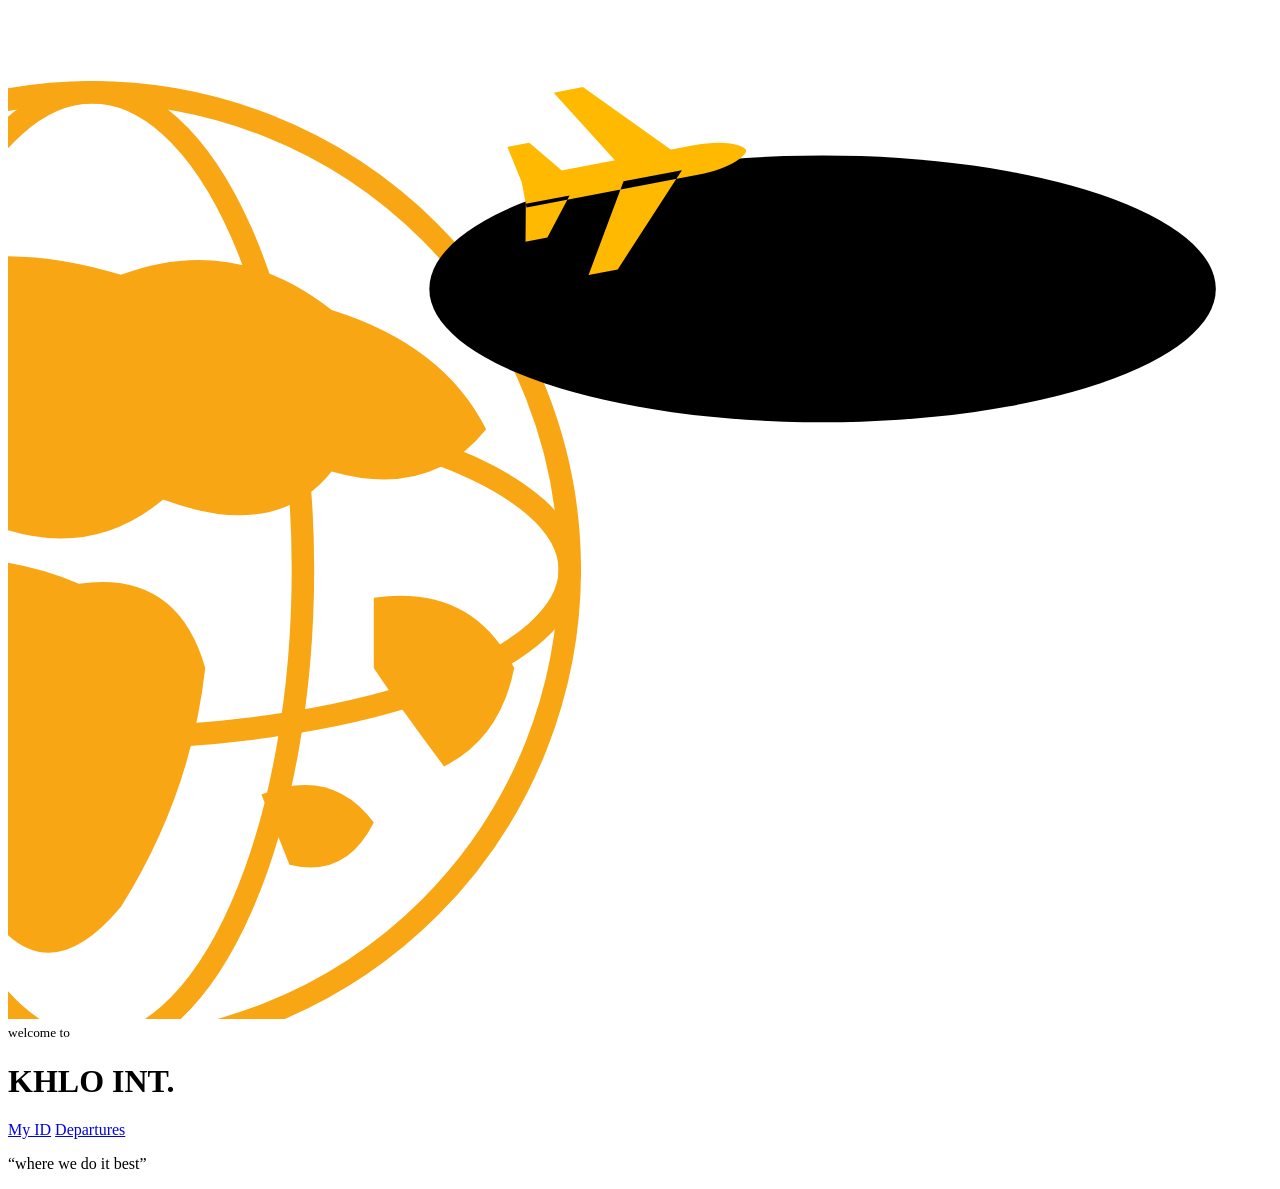
==== index.html @ 5a51625f "Add initial HTML structure for landing page" ====
<!DOCTYPE html>
<html lang="en">
<head>
  <meta charset="utf-8">
  <meta name="viewport" content="width=device-width, initial-scale=1, viewport-fit=cover">
  <title>Khlo Int.</title>
  <link rel="stylesheet" href="style.css">
</head>
<body data-page="landing">
  <main class="land" style="position:relative">
    <div class="art">
      <svg viewBox="0 0 900 720" role="img" aria-label="A golden globe with a plane flying around it">
        <defs>
          <clipPath id="gc"><circle cx="60" cy="400" r="326"/></clipPath>
          <symbol id="pl" viewBox="0 0 64 56"><path d="M3 24H50C60 24 64 27 64 28S60 32 50 32H3Z M30 26L16 3H24L46 26Z M30 30L16 53H24L46 30Z M3 25L1 15H7L15 25Z M3 31L1 41H7L15 31Z"/></symbol>
        </defs>
        <g clip-path="url(#gc)">
          <g fill="#f8a614">
            <path d="M-150 230Q-60 150 70 190Q150 160 220 215Q300 240 330 300Q290 350 220 330Q180 380 100 350Q40 400 -40 360Q-130 340 -150 290Z"/>
            <path d="M-110 400Q-30 380 40 410Q110 400 130 470Q120 560 70 640Q20 700 -20 650Q-70 560 -90 480Q-130 440 -110 400Z"/>
            <path d="M250 420Q320 410 350 470Q340 520 300 540Q270 500 250 470Z"/>
            <path d="M170 560Q220 540 250 580Q230 620 190 610Z"/>
            <animateTransform attributeName="transform" type="translate" values="0 0;46 0;0 0" dur="16s" repeatCount="indefinite"/>
          </g>
        </g>
        <g fill="none" stroke="#f8a614" stroke-width="16">
          <circle cx="60" cy="400" r="340"/>
          <ellipse cx="60" cy="400" rx="340" ry="120"/>
          <ellipse cx="60" cy="400" rx="150" ry="340"/>
        </g>
        <path class="orbit" d="M 300 200 A 280 95 0 1 1 860 200 A 280 95 0 1 1 300 200Z"/>
        <g>
          <use href="#pl" x="-85" y="-74" width="170" height="148" fill="#ffb900"/>
          <animateMotion dur="13s" repeatCount="indefinite" rotate="auto" path="M 300 200 A 280 95 0 1 1 860 200 A 280 95 0 1 1 300 200Z"/>
        </g>
      </svg>
    </div>
    <div class="txt">
      <small>welcome to</small>
      <h1>KHLO INT.</h1>
      <div class="cta">
        <a class="btn" href="id.html">My ID</a>
        <a class="btn" href="loading.html" data-fly>Departures</a>
      </div>
    </div>
    <p class="tag" style="left:26vw;bottom:5vh">“where we do it best”</p>
  </main>
  <script src="app.js"></script>
</body>
</html>
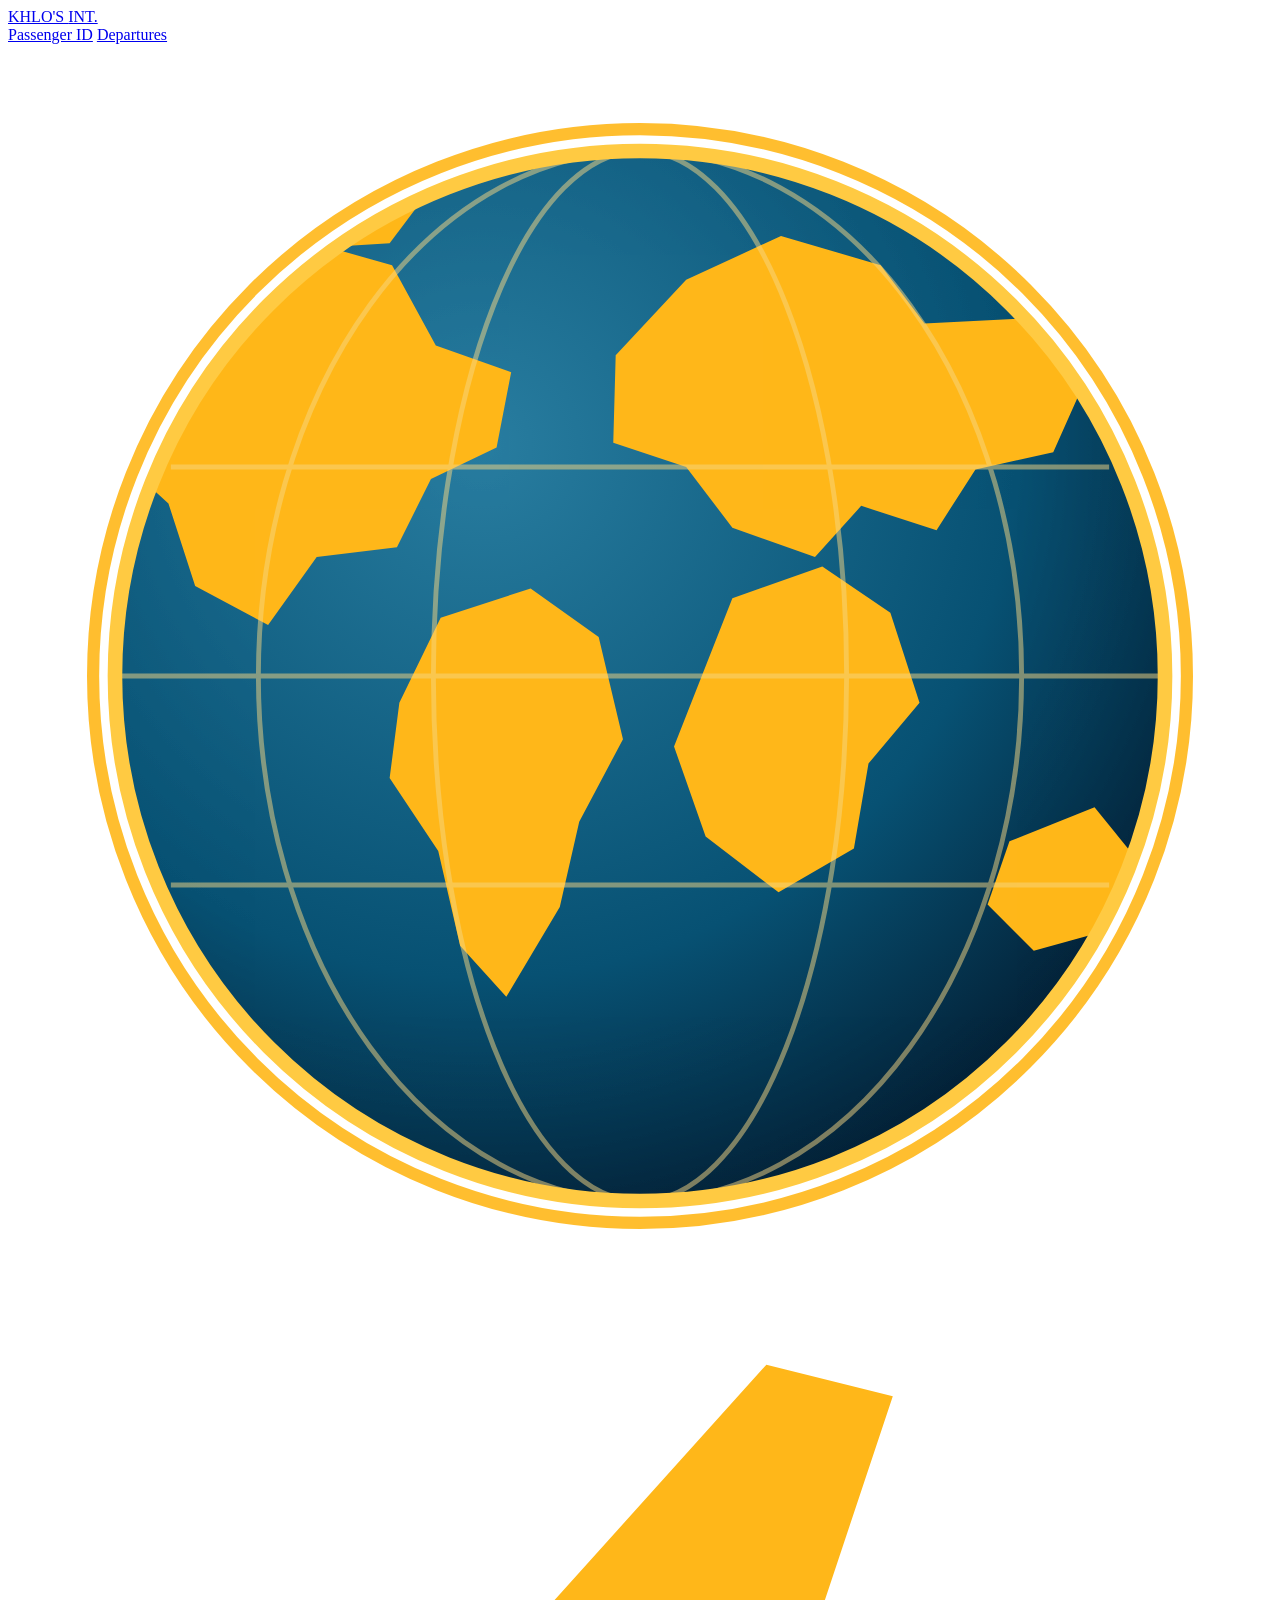
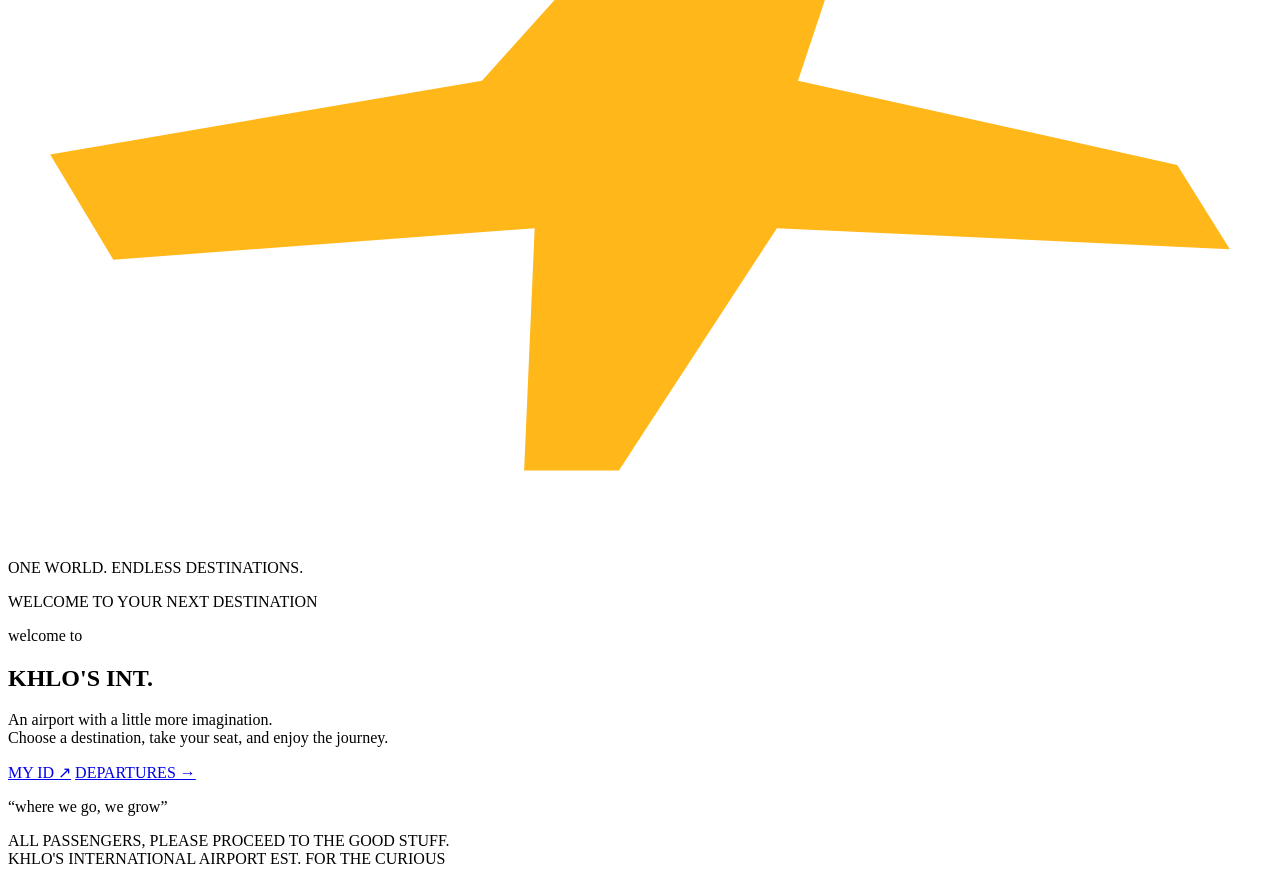
==== commit 467e3647: "Enhance index.html with new meta tags and structure Updated HTML structure and added meta tags for t" ====
--- a/index.html
+++ b/index.html
@@ -1,50 +1,80 @@
-<!DOCTYPE html>
+<!doctype html>
 <html lang="en">
 <head>
   <meta charset="utf-8">
-  <meta name="viewport" content="width=device-width, initial-scale=1, viewport-fit=cover">
-  <title>Khlo Int.</title>
-  <link rel="stylesheet" href="style.css">
+  <meta name="viewport" content="width=device-width, initial-scale=1">
+  <meta name="theme-color" content="#073b59">
+  <meta name="description" content="Khlo's International — an airport-inspired interactive art and music experience.">
+  <title>KHLO'S INT. — Welcome aboard</title>
+  <link rel="stylesheet" href="css/style.css">
+  <script src="js/common.js" defer></script>
 </head>
-<body data-page="landing">
-  <main class="land" style="position:relative">
-    <div class="art">
-      <svg viewBox="0 0 900 720" role="img" aria-label="A golden globe with a plane flying around it">
-        <defs>
-          <clipPath id="gc"><circle cx="60" cy="400" r="326"/></clipPath>
-          <symbol id="pl" viewBox="0 0 64 56"><path d="M3 24H50C60 24 64 27 64 28S60 32 50 32H3Z M30 26L16 3H24L46 26Z M30 30L16 53H24L46 30Z M3 25L1 15H7L15 25Z M3 31L1 41H7L15 31Z"/></symbol>
-        </defs>
-        <g clip-path="url(#gc)">
-          <g fill="#f8a614">
-            <path d="M-150 230Q-60 150 70 190Q150 160 220 215Q300 240 330 300Q290 350 220 330Q180 380 100 350Q40 400 -40 360Q-130 340 -150 290Z"/>
-            <path d="M-110 400Q-30 380 40 410Q110 400 130 470Q120 560 70 640Q20 700 -20 650Q-70 560 -90 480Q-130 440 -110 400Z"/>
-            <path d="M250 420Q320 410 350 470Q340 520 300 540Q270 500 250 470Z"/>
-            <path d="M170 560Q220 540 250 580Q230 620 190 610Z"/>
-            <animateTransform attributeName="transform" type="translate" values="0 0;46 0;0 0" dur="16s" repeatCount="indefinite"/>
+<body class="home-page">
+  <header class="site-header home-header">
+    <a class="brand brand-light" href="index.html" aria-label="Khlo's International home">KHLO'S <span>INT.</span></a>
+    <nav class="top-nav" aria-label="Main navigation">
+      <a href="id.html">Passenger ID</a>
+      <a href="departures.html">Departures</a>
+    </nav>
+  </header>
+
+  <main class="home-hero">
+    <section class="globe-stage" aria-label="Illustration of the Earth with a plane flying around it">
+      <div class="orbit orbit-one"></div>
+      <div class="orbit orbit-two"></div>
+      <div class="globe-wrap">
+        <svg class="globe-art" viewBox="0 0 520 520" role="img" aria-label="Stylised globe">
+          <defs>
+            <clipPath id="earthClip"><circle cx="260" cy="260" r="216" /></clipPath>
+            <radialGradient id="earthShade" cx="35%" cy="28%" r="78%">
+              <stop offset="0" stop-color="#287da0" />
+              <stop offset=".65" stop-color="#075173" />
+              <stop offset="1" stop-color="#031e33" />
+            </radialGradient>
+          </defs>
+          <circle cx="260" cy="260" r="225" fill="none" stroke="#ffb719" stroke-width="5" opacity=".9" />
+          <circle cx="260" cy="260" r="216" fill="url(#earthShade)" />
+          <g clip-path="url(#earthClip)" fill="#ffb719">
+            <path d="M77 109 126 82 158 91 176 124 207 135 201 166 174 179 160 207 127 211 107 239 77 223 66 189 44 169 53 137Z" />
+            <path d="M178 236 215 224 243 244 253 286 235 320 227 355 205 392 186 371 177 332 157 302 161 271Z" />
+            <path d="M279 97 318 79 359 91 377 115 416 113 442 141 430 168 398 175 382 200 351 190 332 211 298 199 279 174 249 164 250 128Z" />
+            <path d="M298 228 335 215 363 234 375 271 354 296 348 331 317 349 287 326 274 289Z" />
+            <path d="M412 328 447 314 464 335 451 365 422 373 403 354Z" />
+            <path d="M113 63 150 51 169 66 157 82 124 84Z" />
           </g>
-        </g>
-        <g fill="none" stroke="#f8a614" stroke-width="16">
-          <circle cx="60" cy="400" r="340"/>
-          <ellipse cx="60" cy="400" rx="340" ry="120"/>
-          <ellipse cx="60" cy="400" rx="150" ry="340"/>
-        </g>
-        <path class="orbit" d="M 300 200 A 280 95 0 1 1 860 200 A 280 95 0 1 1 300 200Z"/>
-        <g>
-          <use href="#pl" x="-85" y="-74" width="170" height="148" fill="#ffb900"/>
-          <animateMotion dur="13s" repeatCount="indefinite" rotate="auto" path="M 300 200 A 280 95 0 1 1 860 200 A 280 95 0 1 1 300 200Z"/>
-        </g>
-      </svg>
-    </div>
-    <div class="txt">
-      <small>welcome to</small>
-      <h1>KHLO INT.</h1>
-      <div class="cta">
-        <a class="btn" href="id.html">My ID</a>
-        <a class="btn" href="loading.html" data-fly>Departures</a>
+          <g fill="none" stroke="#f7d783" stroke-width="2" opacity=".5" clip-path="url(#earthClip)">
+            <ellipse cx="260" cy="260" rx="85" ry="216" />
+            <ellipse cx="260" cy="260" rx="157" ry="216" />
+            <path d="M46 260h428M67 174h386M67 346h386" />
+          </g>
+          <circle cx="260" cy="260" r="216" fill="none" stroke="#ffca42" stroke-width="6" />
+        </svg>
       </div>
-    </div>
-    <p class="tag" style="left:26vw;bottom:5vh">“where we do it best”</p>
+      <div class="plane-flyby" aria-hidden="true">
+        <svg viewBox="0 0 120 80">
+          <path d="M4 42 45 35 72 5 84 8 75 35 111 43 116 51 73 49 58 72 49 72 50 49 10 52Z" fill="#ffb719" />
+        </svg>
+      </div>
+      <span class="globe-caption">ONE WORLD. ENDLESS DESTINATIONS.</span>
+    </section>
+
+    <section class="home-copy">
+      <p class="eyebrow">WELCOME TO YOUR NEXT DESTINATION</p>
+      <p class="welcome-small">welcome to</p>
+      <h1>KHLO'S <span>INT.</span></h1>
+      <p class="home-description">An airport with a little more imagination.<br>Choose a destination, take your seat, and enjoy the journey.</p>
+      <div class="hero-actions">
+        <a class="button button-gold" href="id.html">MY ID <span aria-hidden="true">↗</span></a>
+        <a class="button button-outline" href="boarding.html?next=departures.html">DEPARTURES <span aria-hidden="true">→</span></a>
+      </div>
+      <p class="home-motto">“where we go, we grow”</p>
+      <div class="home-flight-note"><span class="status-dot"></span> ALL PASSENGERS, PLEASE PROCEED TO THE GOOD STUFF.</div>
+    </section>
   </main>
-  <script src="app.js"></script>
+
+  <footer class="site-footer footer-dark">
+    <span>KHLO'S INTERNATIONAL AIRPORT</span>
+    <span>EST. FOR THE CURIOUS</span>
+  </footer>
 </body>
 </html>
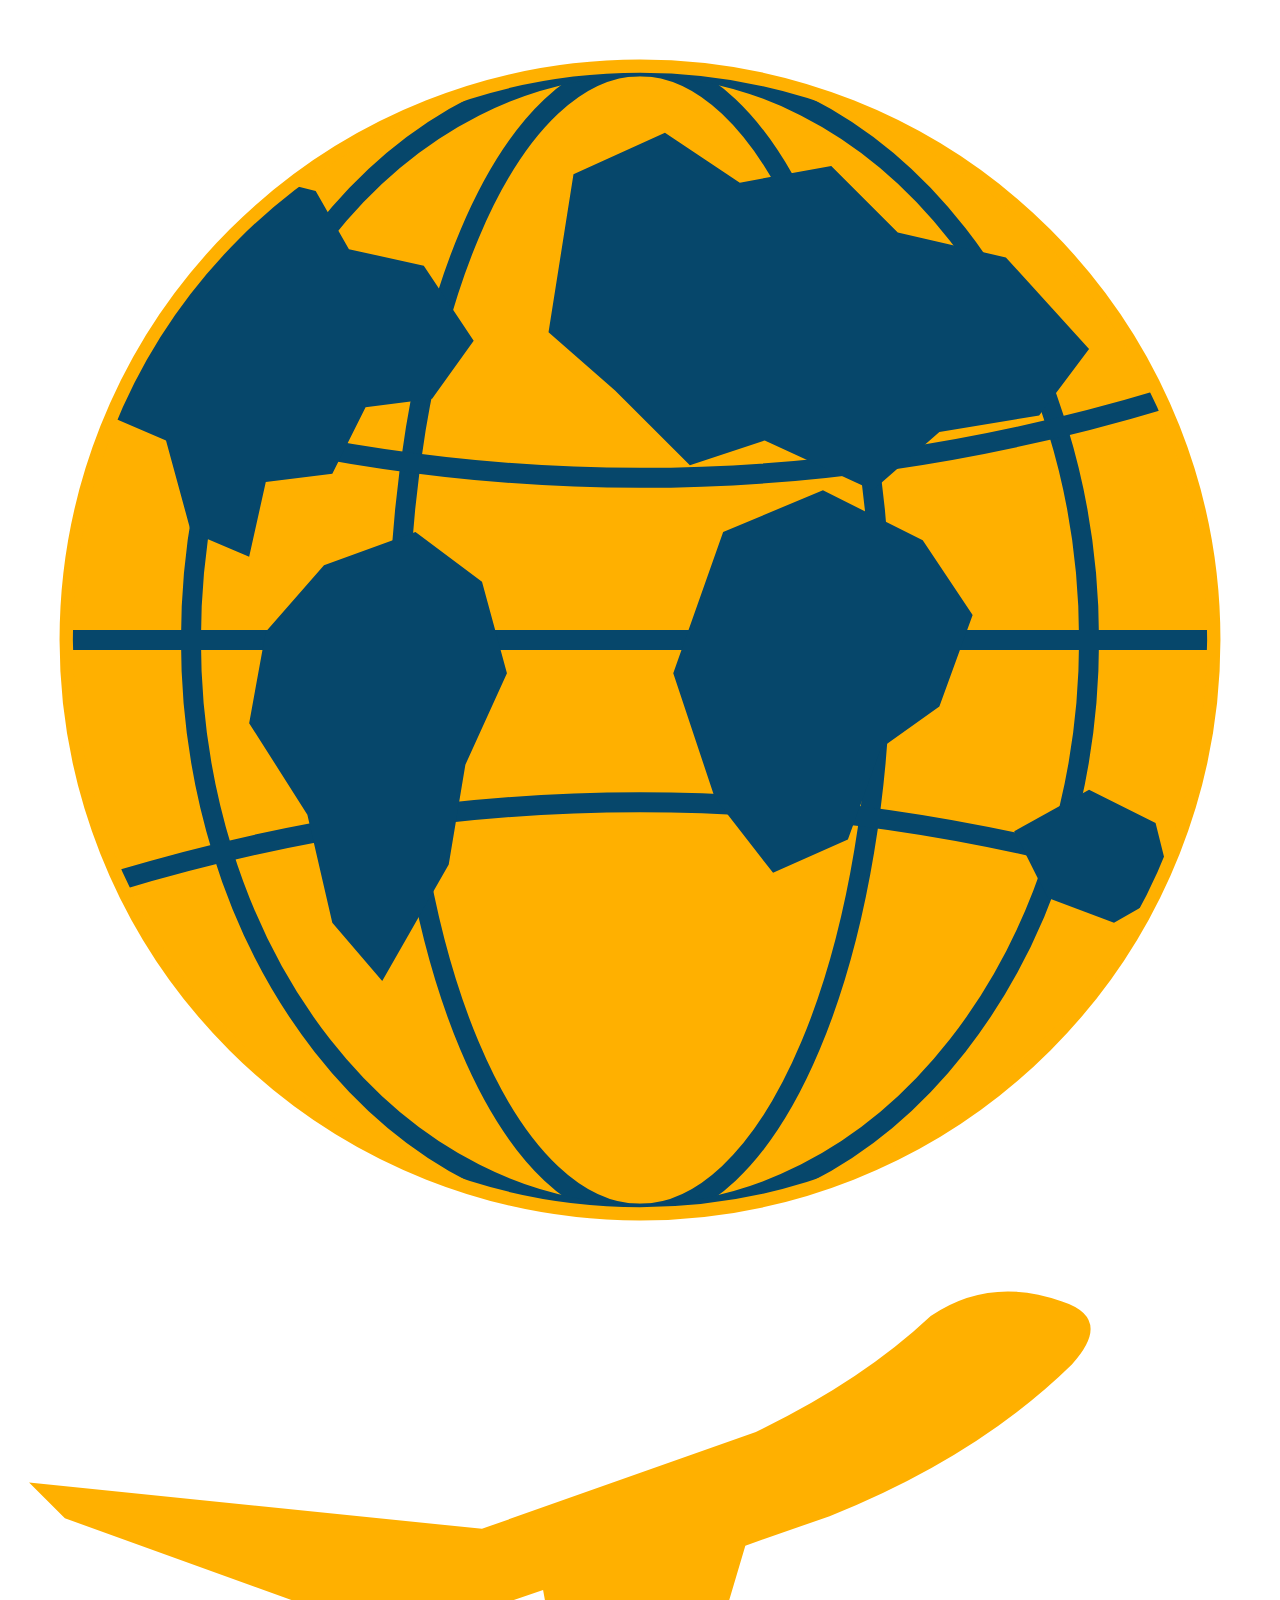
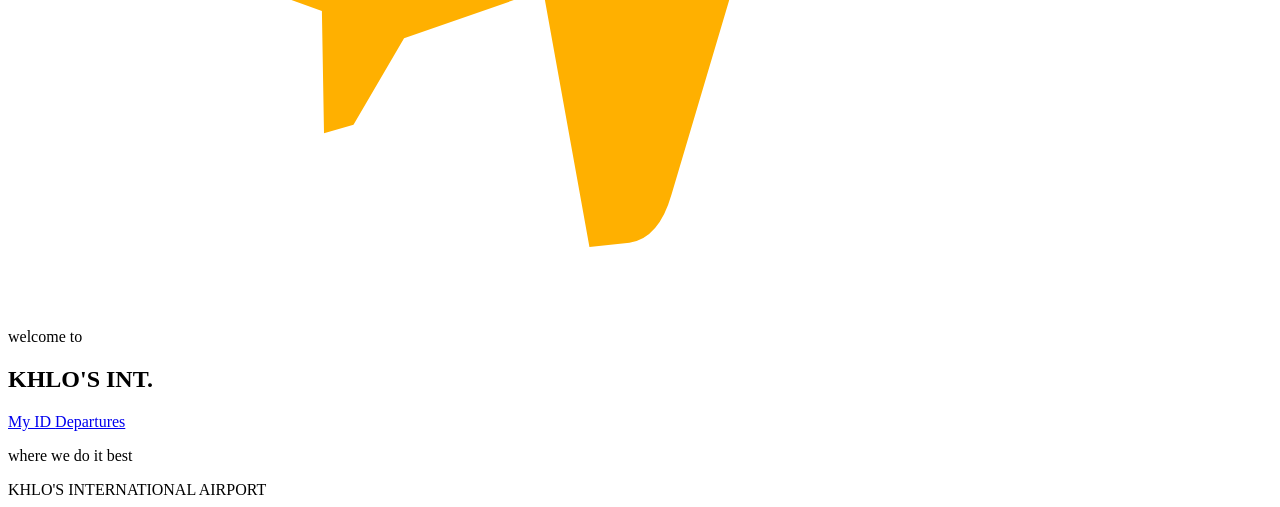
==== commit d08993fd: "Refactor index.html for improved structure and design Updated the HTML structure and styling referen" ====
--- a/index.html
+++ b/index.html
@@ -1,80 +1,185 @@
-<!doctype html>
+
+<!DOCTYPE html>
 <html lang="en">
 <head>
-  <meta charset="utf-8">
-  <meta name="viewport" content="width=device-width, initial-scale=1">
-  <meta name="theme-color" content="#073b59">
-  <meta name="description" content="Khlo's International — an airport-inspired interactive art and music experience.">
-  <title>KHLO'S INT. — Welcome aboard</title>
-  <link rel="stylesheet" href="css/style.css">
-  <script src="js/common.js" defer></script>
+  <meta charset="UTF-8">
+  <meta name="viewport" content="width=device-width, initial-scale=1.0">
+  <meta name="theme-color" content="#06476B">
+
+  <title>KHLO'S INT. | Welcome aboard</title>
+
+  <link rel="stylesheet" href="css/home.css">
 </head>
-<body class="home-page">
-  <header class="site-header home-header">
-    <a class="brand brand-light" href="index.html" aria-label="Khlo's International home">KHLO'S <span>INT.</span></a>
-    <nav class="top-nav" aria-label="Main navigation">
-      <a href="id.html">Passenger ID</a>
-      <a href="departures.html">Departures</a>
-    </nav>
-  </header>
 
-  <main class="home-hero">
-    <section class="globe-stage" aria-label="Illustration of the Earth with a plane flying around it">
-      <div class="orbit orbit-one"></div>
-      <div class="orbit orbit-two"></div>
-      <div class="globe-wrap">
-        <svg class="globe-art" viewBox="0 0 520 520" role="img" aria-label="Stylised globe">
-          <defs>
-            <clipPath id="earthClip"><circle cx="260" cy="260" r="216" /></clipPath>
-            <radialGradient id="earthShade" cx="35%" cy="28%" r="78%">
-              <stop offset="0" stop-color="#287da0" />
-              <stop offset=".65" stop-color="#075173" />
-              <stop offset="1" stop-color="#031e33" />
-            </radialGradient>
-          </defs>
-          <circle cx="260" cy="260" r="225" fill="none" stroke="#ffb719" stroke-width="5" opacity=".9" />
-          <circle cx="260" cy="260" r="216" fill="url(#earthShade)" />
-          <g clip-path="url(#earthClip)" fill="#ffb719">
-            <path d="M77 109 126 82 158 91 176 124 207 135 201 166 174 179 160 207 127 211 107 239 77 223 66 189 44 169 53 137Z" />
-            <path d="M178 236 215 224 243 244 253 286 235 320 227 355 205 392 186 371 177 332 157 302 161 271Z" />
-            <path d="M279 97 318 79 359 91 377 115 416 113 442 141 430 168 398 175 382 200 351 190 332 211 298 199 279 174 249 164 250 128Z" />
-            <path d="M298 228 335 215 363 234 375 271 354 296 348 331 317 349 287 326 274 289Z" />
-            <path d="M412 328 447 314 464 335 451 365 422 373 403 354Z" />
-            <path d="M113 63 150 51 169 66 157 82 124 84Z" />
+<body>
+
+  <main class="home">
+
+    <!-- Decorative globe -->
+    <div class="globe-container" aria-hidden="true">
+
+      <svg class="globe" viewBox="0 0 760 760">
+
+        <defs>
+          <clipPath id="globeClip">
+            <circle cx="380" cy="380" r="345"/>
+          </clipPath>
+        </defs>
+
+        <circle cx="380" cy="380" r="345" fill="#FFB000"/>
+
+        <g clip-path="url(#globeClip)">
+
+          <!-- Globe longitude and latitude -->
+          <g fill="none" stroke="#06476B" stroke-width="12">
+
+            <ellipse cx="380" cy="380" rx="145" ry="345"/>
+            <ellipse cx="380" cy="380" rx="270" ry="345"/>
+            <path d="M35 380 H725"/>
+            <path d="M65 235 Q380 330 695 235"/>
+            <path d="M65 525 Q380 430 695 525"/>
+
           </g>
-          <g fill="none" stroke="#f7d783" stroke-width="2" opacity=".5" clip-path="url(#earthClip)">
-            <ellipse cx="260" cy="260" rx="85" ry="216" />
-            <ellipse cx="260" cy="260" rx="157" ry="216" />
-            <path d="M46 260h428M67 174h386M67 346h386" />
+
+          <!-- Simplified continents -->
+          <g fill="#06476B">
+
+            <path d="
+              M70 140
+              L125 95 185 110 205 145
+              250 155 280 200
+              255 235 215 240
+              195 280 155 285
+              145 330 110 315
+              95 260 60 245 Z
+            "/>
+
+            <path d="
+              M190 335
+              L245 315 285 345
+              300 400 275 455
+              265 515 225 585
+              195 550 180 485
+              145 430 155 375 Z
+            "/>
+
+            <path d="
+              M340 100
+              L395 75 440 105
+              495 95 535 135
+              600 150 650 205
+              620 245 560 255
+              520 290 455 260
+              410 275 365 230
+              325 195 Z
+            "/>
+
+            <path d="
+              M430 315
+              L490 290 550 320
+              580 365 560 420
+              525 445 505 500
+              460 520 425 475
+              400 400 Z
+            "/>
+
+            <path d="
+              M605 495
+              L650 470 690 490
+              700 530 665 550
+              625 535 Z
+            "/>
+
           </g>
-          <circle cx="260" cy="260" r="216" fill="none" stroke="#ffca42" stroke-width="6" />
-        </svg>
+
+        </g>
+
+        <circle
+          cx="380"
+          cy="380"
+          r="345"
+          fill="none"
+          stroke="#FFB000"
+          stroke-width="8"
+        />
+
+      </svg>
+
+    </div>
+
+
+    <!-- Airplane -->
+    <div class="airplane" aria-hidden="true">
+
+      <svg viewBox="0 0 600 300">
+
+        <path
+          fill="#FFB000"
+          d="
+            M10 98
+            L225 120
+            L355 74
+            Q405 50 438 19
+            Q466 0 500 12
+            Q525 20 505 42
+            Q460 86 390 114
+            L350 128
+            L315 246
+            Q309 267 295 269
+            L276 271
+            L254 149
+            L188 172
+            L164 213
+            L150 217
+            L149 159
+            L27 115
+            Z
+          "
+        />
+
+      </svg>
+
+    </div>
+
+
+    <!-- Main branding -->
+    <section class="home-content">
+
+      <div class="branding">
+
+        <p class="welcome-text">welcome to</p>
+
+        <h1>KHLO'S INT.</h1>
+
       </div>
-      <div class="plane-flyby" aria-hidden="true">
-        <svg viewBox="0 0 120 80">
-          <path d="M4 42 45 35 72 5 84 8 75 35 111 43 116 51 73 49 58 72 49 72 50 49 10 52Z" fill="#ffb719" />
-        </svg>
-      </div>
-      <span class="globe-caption">ONE WORLD. ENDLESS DESTINATIONS.</span>
+
+
+      <!-- Navigation -->
+      <nav class="home-buttons" aria-label="Main navigation">
+
+        <a href="id.html" class="home-button">
+          My ID
+        </a>
+
+        <a href="departures.html" class="home-button">
+          Departures
+        </a>
+
+      </nav>
+
     </section>
 
-    <section class="home-copy">
-      <p class="eyebrow">WELCOME TO YOUR NEXT DESTINATION</p>
-      <p class="welcome-small">welcome to</p>
-      <h1>KHLO'S <span>INT.</span></h1>
-      <p class="home-description">An airport with a little more imagination.<br>Choose a destination, take your seat, and enjoy the journey.</p>
-      <div class="hero-actions">
-        <a class="button button-gold" href="id.html">MY ID <span aria-hidden="true">↗</span></a>
-        <a class="button button-outline" href="boarding.html?next=departures.html">DEPARTURES <span aria-hidden="true">→</span></a>
-      </div>
-      <p class="home-motto">“where we go, we grow”</p>
-      <div class="home-flight-note"><span class="status-dot"></span> ALL PASSENGERS, PLEASE PROCEED TO THE GOOD STUFF.</div>
+
+    <!-- Tagline -->
+    <section class="home-footer">
+
+      <p>where we do it best</p>
+
+      <span>KHLO'S INTERNATIONAL AIRPORT</span>
+
     </section>
+
   </main>
 
-  <footer class="site-footer footer-dark">
-    <span>KHLO'S INTERNATIONAL AIRPORT</span>
-    <span>EST. FOR THE CURIOUS</span>
-  </footer>
 </body>
 </html>
